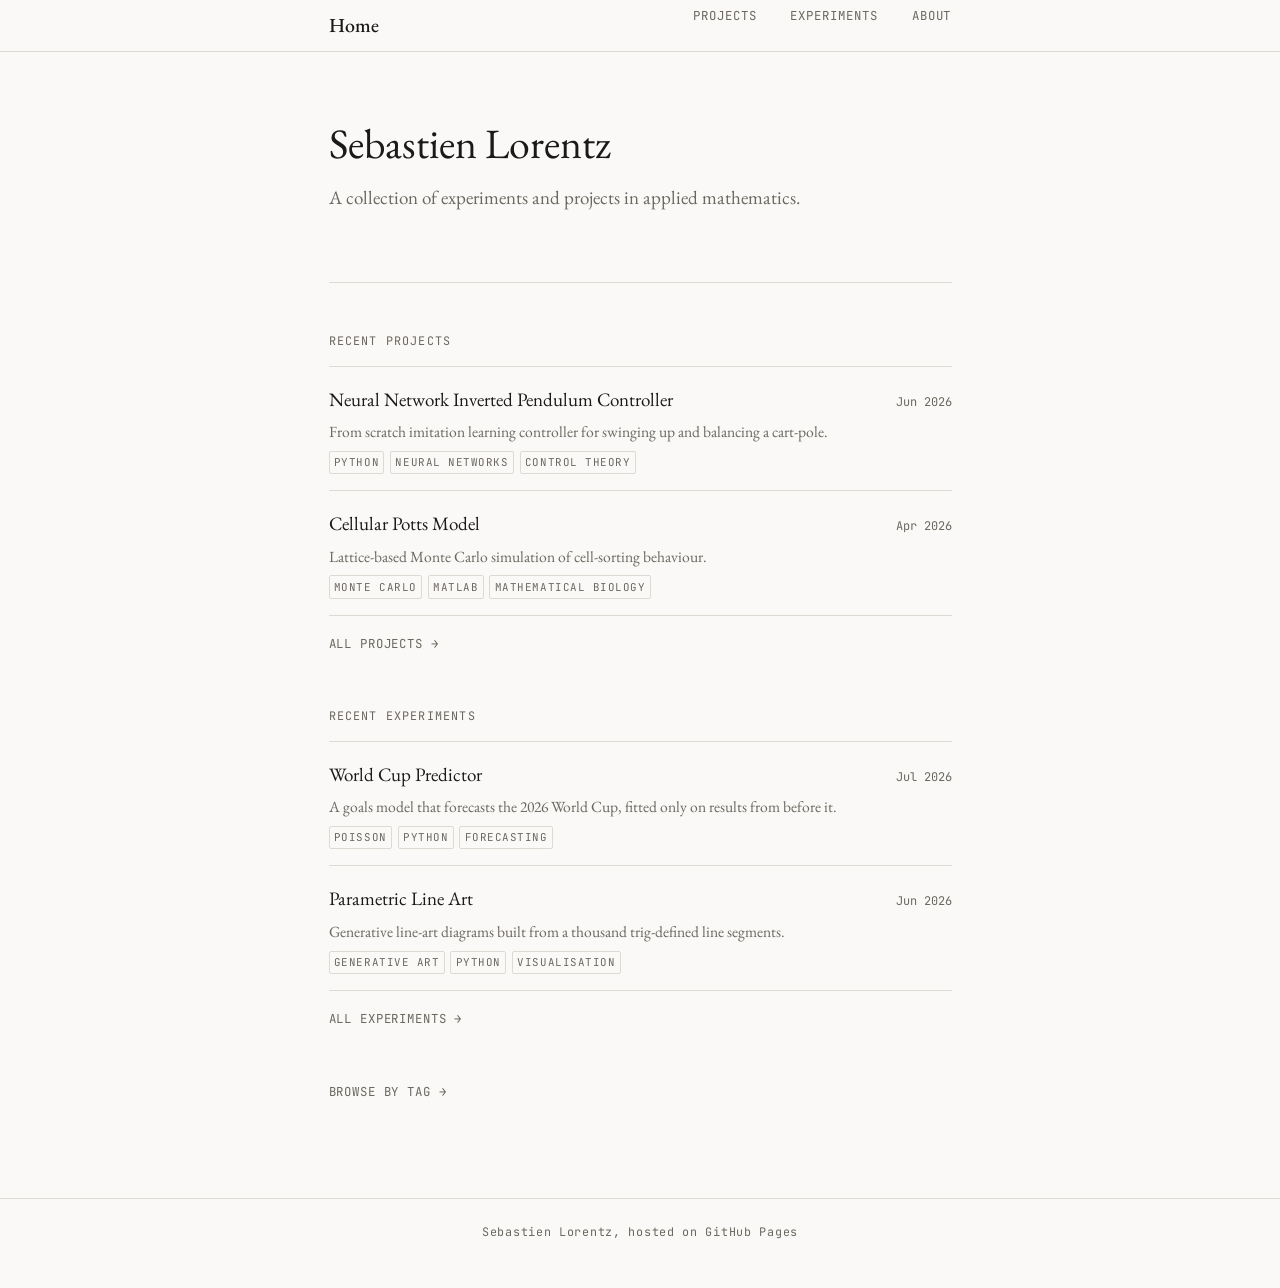
==== index.html @ 9d786cd4 "Added World Cup prediction page" ====
<!DOCTYPE html>
<html lang="en">
<head>
  <meta charset="UTF-8" />
  <meta name="viewport" content="width=device-width, initial-scale=1.0" />
  <title>Sebastien Lorentz</title>
  <link rel="stylesheet" href="/assets/css/main.css?v=3" />
  <link rel="icon" href="/favicon.svg" type="image/svg+xml" />
</head>
<body>

<nav>
  <div class="nav-inner">
    <a class="nav-brand" href="/">Home</a>
    <ul class="nav-links">
      <li><a href="/projects/">Projects</a></li>
      <li><a href="/experiments/">Experiments</a></li>
      <li><a href="/about.html">About</a></li>
    </ul>
  </div>
</nav>

<main>
  <div class="hero">
    <h1>Sebastien Lorentz</h1>
    <p class="hero-lead">
      A collection of experiments and projects in applied mathematics.
    </p>
  </div>

  <p class="section-label">Recent projects</p>

  <div class="project-list" style="margin-bottom:0.5rem;">

    <a class="project-item" href="/projects/Inverted%20Pendulum/inverted_pendulum.html">
      <div>
        <div class="item-title">Neural Network Inverted Pendulum Controller</div>
        <div class="item-desc">From scratch imitation learning controller for swinging up and balancing a cart-pole.</div>
        <div class="item-tags">
          <span class="item-tag">Python</span>
          <span class="item-tag">neural networks</span>
          <span class="item-tag">control theory</span>
        </div>
      </div>
      <div class="item-date">Jun 2026</div>
    </a>

    <a class="project-item" href="/projects/CPM/cpm.html">
      <div>
        <div class="item-title">Cellular Potts Model</div>
        <div class="item-desc">Lattice-based Monte Carlo simulation of cell-sorting behaviour.</div>
        <div class="item-tags">
          <span class="item-tag">Monte Carlo</span>
          <span class="item-tag">MATLAB</span>
          <span class="item-tag">mathematical biology</span>
        </div>
      </div>
      <div class="item-date">Apr 2026</div>
    </a>
  </div>

  <a class="all-link" href="/projects/">All projects &rarr;</a>

  <p class="section-label" style="margin-top:2.5rem;">Recent experiments</p>

  <div class="project-list" style="margin-bottom:0.5rem;">

    <a class="project-item" href="/experiments/world_cup_predictor/world_cup_predictor.html">
      <div>
        <div class="item-title">World Cup Predictor</div>
        <div class="item-desc">A goals model that forecasts the 2026 World Cup, fitted only on results from before it.</div>
        <div class="item-tags">
          <span class="item-tag">Poisson</span>
          <span class="item-tag">Python</span>
          <span class="item-tag">forecasting</span>
        </div>
      </div>
      <div class="item-date">Jul 2026</div>
    </a>

    <a class="project-item" href="/experiments/line-art/line-art.html">
      <div>
        <div class="item-title">Parametric Line Art</div>
        <div class="item-desc">Generative line-art diagrams built from a thousand trig-defined line segments.</div>
        <div class="item-tags">
          <span class="item-tag">generative art</span>
          <span class="item-tag">Python</span>
          <span class="item-tag">visualisation</span>
        </div>
      </div>
      <div class="item-date">Jun 2026</div>
    </a>

  </div>

  <a class="all-link" href="/experiments/">All experiments &rarr;</a>

  <a class="all-link" href="/tags.html" style="display:block; margin-top:2.5rem;">Browse by tag &rarr;</a>
</main>

<footer>
  <p>Sebastien Lorentz, hosted on GitHub Pages</p>
</footer>

<script src="/assets/js/tags.js" defer></script>

</body>
</html>
---- assets/css/main.css ----
@import url('https://fonts.googleapis.com/css2?family=EB+Garamond:ital,wght@0,400;0,500;1,400&family=JetBrains+Mono:wght@400&display=swap');

:root {
  --bg:       #faf9f7;
  --surface:  #f2f0ec;
  --border:   #dddad4;
  --text:     #1a1a18;
  --text-dim: #6b6860;
  --accent:   #2a5298;
  --code-bg:  #f4f3f0;
  --max-w:    680px;
  --nav-h:    52px;
  --serif:    'EB Garamond', Georgia, serif;
  --mono:     'JetBrains Mono', 'Courier New', monospace;
}

*, *::before, *::after { box-sizing: border-box; margin: 0; padding: 0; }

html { font-size: 19px; scroll-behavior: smooth; }

body {
  background:     var(--bg);
  color:          var(--text);
  font-family:    var(--serif);
  line-height:    1.75;
  min-height:     100vh;
  display:        flex;
  flex-direction: column;
}

/* ── Nav ── */
nav {
  height:        var(--nav-h);
  border-bottom: 1px solid var(--border);
  background:    var(--bg);
  position:      sticky;
  top:           0;
  z-index:       10;
}
.nav-inner {
  max-width:       var(--max-w);
  height:          100%;
  margin:          0 auto;
  padding:         0 1.5rem;
  display:         flex;
  align-items:     center;
  justify-content: space-between;
}
.nav-brand {
  font-family:     var(--serif);
  font-size:       1.05rem;
  font-weight:     500;
  color:           var(--text);
  text-decoration: none;
}
.nav-brand:hover { color: var(--accent); }
.nav-links { list-style: none; display: flex; gap: 1.75rem; }
.nav-links a {
  font-family:     var(--mono);
  font-size:       0.65rem;
  letter-spacing:  0.08em;
  text-transform:  uppercase;
  color:           var(--text-dim);
  text-decoration: none;
}
.nav-links a:hover, .nav-links a.active { color: var(--text); }

/* ── Main ── */
main {
  flex:      1;
  max-width: var(--max-w);
  width:     100%;
  margin:    0 auto;
  padding:   3.5rem 1.5rem 5rem;
}

/* ── Typography ── */
h1 { font-family: var(--serif); font-weight: 400; font-size: 2.2rem; line-height: 1.15; margin-bottom: 0.4rem; }
h2 { font-family: var(--serif); font-weight: 400; font-size: 1.4rem; margin-top: 2.8rem; margin-bottom: 0.6rem; border-bottom: 1px solid var(--border); padding-bottom: 0.3rem; }
h3 { font-family: var(--serif); font-weight: 400; font-size: 1.1rem; font-style: italic; margin-top: 1.8rem; margin-bottom: 0.3rem; color: var(--text-dim); }
p  { margin-bottom: 1.1rem; }
a  { color: var(--accent); text-decoration: underline; text-underline-offset: 2px; }
a:hover { text-decoration: none; }
strong { font-weight: 500; }
em { font-style: italic; }
hr { border: none; border-top: 1px solid var(--border); margin: 2rem 0; }
ul, ol { padding-left: 1.4rem; margin-bottom: 1.1rem; }
li { margin-bottom: 0.2rem; }

/* ── Code ── */
code {
  font-family:   var(--mono);
  font-size:     0.75em;
  background:    var(--code-bg);
  border:        1px solid var(--border);
  border-radius: 3px;
  padding:       0.1em 0.35em;
  color:         var(--text);
}
pre {
  background:    var(--code-bg);
  border:        1px solid var(--border);
  border-radius: 4px;
  padding:       1.1rem 1.3rem;
  overflow-x:    auto;
  margin:        1.4rem 0;
  line-height:   1.55;
}
pre code {
  background: none;
  border:     none;
  padding:    0;
  font-size:  0.78rem;
}

/* ── MathJax ── */
mjx-container[display="true"] {
  overflow-x: auto;
  margin:     1.4rem 0 !important;
  padding:    0.2rem 0;
}

/* ── Footer ── */
footer {
  border-top: 1px solid var(--border);
  padding:    1.25rem 1.5rem;
  text-align: center;
}
footer p {
  font-family:    var(--mono);
  font-size:      0.62rem;
  letter-spacing: 0.06em;
  color:          var(--text-dim);
}

/* ── Homepage ── */
.hero {
  padding-bottom: 2.5rem;
  border-bottom:  1px solid var(--border);
  margin-bottom:  2.5rem;
}
.hero h1   { margin-bottom: 0.75rem; }
.hero-lead { color: var(--text-dim); font-size: 1rem; max-width: 520px; }

.section-label {
  font-family:    var(--mono);
  font-size:      0.62rem;
  letter-spacing: 0.1em;
  text-transform: uppercase;
  color:          var(--text-dim);
  margin-bottom:  0.75rem;
}

/* ── Project list ── */
.project-list { margin-bottom: 1.5rem; }
.project-item {
  display:         flex;
  justify-content: space-between;
  align-items:     baseline;
  gap:             1rem;
  padding:         0.85rem 0;
  border-bottom:   1px solid var(--border);
  text-decoration: none;
  color:           inherit;
}
.project-item:first-child { border-top: 1px solid var(--border); }
.project-item:hover .item-title { color: var(--accent); }
.item-title {
  font-family: var(--serif);
  font-size:   1rem;
  color:       var(--text);
  transition:  color 0.15s;
}
.item-desc  { font-size: 0.82rem; color: var(--text-dim); margin-top: 0.1rem; }
.item-tags  { display: flex; flex-wrap: wrap; gap: 0.3rem; margin-top: 0.3rem; }
.item-tag {
  font-family:    var(--mono);
  font-size:      0.57rem;
  letter-spacing: 0.05em;
  text-transform: uppercase;
  border:         1px solid var(--border);
  border-radius:  2px;
  padding:        0.1em 0.4em;
  color:          var(--text-dim);
}
/* clickable tag chips (handled by /assets/js/tags.js) */
.tag, .item-tag { cursor: pointer; transition: color 0.15s, border-color 0.15s; }
.tag:hover, .item-tag:hover { color: var(--accent); border-color: var(--accent); }
.item-date {
  font-family: var(--mono);
  font-size:   0.63rem;
  color:       var(--text-dim);
  white-space: nowrap;
  flex-shrink: 0;
}
.all-link {
  font-family:     var(--mono);
  font-size:       0.65rem;
  letter-spacing:  0.07em;
  text-transform:  uppercase;
  color:           var(--text-dim);
  text-decoration: none;
}
.all-link:hover { color: var(--accent); }

/* ── About page ── */
.page-sub {
  font-family:    var(--mono);
  font-size:      0.65rem;
  letter-spacing: 0.08em;
  text-transform: uppercase;
  color:          var(--text-dim);
  margin-bottom:  2rem;
  display:        block;
}
.interest-grid {
  display:               grid;
  grid-template-columns: 1fr 1fr;
  gap:                   1px;
  border:                1px solid var(--border);
  background:            var(--border);
  border-radius:         4px;
  overflow:              hidden;
  margin:                1.2rem 0 2rem;
}
.interest-cell  { background: var(--bg); padding: 0.9rem 1.1rem; }
.interest-label {
  font-family:    var(--mono);
  font-size:      0.58rem;
  letter-spacing: 0.09em;
  text-transform: uppercase;
  color:          var(--text-dim);
  margin-bottom:  0.2rem;
}
.interest-value { font-size: 0.9rem; }

/* ── Project page ── */
.back-link {
  display:         inline-block;
  font-family:     var(--mono);
  font-size:       0.63rem;
  letter-spacing:  0.07em;
  text-transform:  uppercase;
  color:           var(--text-dim);
  text-decoration: none;
  margin-bottom:   2rem;
}
.back-link:hover { color: var(--accent); }

.project-header {
  padding-bottom: 1.5rem;
  border-bottom:  1px solid var(--border);
  margin-bottom:  2rem;
}
.project-meta {
  font-family: var(--mono);
  font-size:   0.63rem;
  color:       var(--text-dim);
  margin-top:  0.6rem;
  display:     flex;
  flex-wrap:   wrap;
  gap:         0.4rem 1.5rem;
}
.tag-list { display: flex; flex-wrap: wrap; gap: 0.35rem; margin-top: 0.6rem; }
.tag {
  font-family:    var(--mono);
  font-size:      0.57rem;
  letter-spacing: 0.06em;
  text-transform: uppercase;
  border:         1px solid var(--border);
  border-radius:  2px;
  padding:        0.1em 0.4em;
  color:          var(--text-dim);
}

/* ── Demo embed ── */
.demo-wrap {
  margin:        1.8rem 0;
  border:        1px solid var(--border);
  border-radius: 4px;
  overflow:      hidden;
  background:    var(--surface);
}
.demo-label {
  font-family:    var(--mono);
  font-size:      0.6rem;
  letter-spacing: 0.08em;
  text-transform: uppercase;
  color:          var(--text-dim);
  padding:        0.45rem 1rem;
  border-bottom:  1px solid var(--border);
  background:     var(--bg);
}
.demo-body {
  padding:         1.5rem;
  display:         flex;
  justify-content: center;
  background:      #fff;
}

/* ── Figures ── */
figcaption {
  font-size:  0.82rem;
  color:      var(--text-dim);
  margin-top: 0.5rem;
  text-align: center;
}

/* ── Juniper ── */
.juniper-cell {
  display:        flex;
  flex-direction: column;
  align-items:    stretch;
  width:          100%;
}

.juniper-input .CodeMirror {
  height:      300px;
  max-height:  300px;
  overflow-y:  auto;
  font-family: var(--mono);
  font-size:   0.78rem;
  line-height: 1.6;
  padding:     0.75rem 0;
  background:  var(--code-bg);
  color:       var(--text);
}

.juniper-input .CodeMirror-scroll { min-height: 60px; }

.juniper-button {
  font-family:    var(--mono);
  font-size:      0.65rem;
  letter-spacing: 0.1em;
  text-transform: uppercase;
  background:     var(--surface);
  border:         none;
  border-top:     1px solid var(--border);
  border-bottom:  1px solid var(--border);
  color:          var(--text-dim);
  padding:        0.5rem 1rem;
  cursor:         pointer;
  text-align:     center;
  transition:     background 0.15s, color 0.15s;
  width:          100%;
}
.juniper-button:hover { background: var(--border); color: var(--text); }

.juniper-output {
  font-family: var(--mono);
  font-size:   0.78rem;
  line-height: 1.6;
  padding:     0.85rem 1rem;
  background:  var(--bg) !important;
  color:       var(--text) !important;
  white-space: pre-wrap;
}
.juniper-output:empty { display: none; }

/* ── Tables (caption above, the way a paper labels one) ── */
.table-wrap { overflow-x: auto; margin: 1.8rem 0; }
.table-wrap table {
  border-collapse: collapse;
  font-family:     var(--mono);
  font-size:       0.68rem;
  line-height:     1.5;
  min-width:       100%;
}
.table-wrap caption {
  caption-side:  top;
  font-family:   var(--serif);
  font-size:     0.82rem;
  line-height:   1.5;
  color:         var(--text-dim);
  text-align:    left;
  margin-bottom: 0.6rem;
}
.table-wrap th,
.table-wrap td {
  padding:     0.32rem 0.75rem;
  text-align:  right;
  white-space: nowrap;
}
.table-wrap thead th {
  border-bottom: 1px solid var(--border);
  font-weight:   400;
  color:         var(--text-dim);
}
.table-wrap thead th:first-child,
.table-wrap tbody th {
  text-align:  left;
  font-weight: 400;
  padding-left: 0;
}
.table-wrap tbody tr + tr th,
.table-wrap tbody tr + tr td { border-top: 1px solid var(--surface); }

/* ── Notebook (nbconvert --template basic output, wrapped in .notebook) ── */
.notebook { margin: 1.4rem 0; }        /* spaces each embedded chunk from surrounding prose */
.notebook .prompt { display: none; }   /* ponytail: hides In[n]/Out[n], so no two-column layout needed */
.notebook .cell + .cell { margin-top: 1.4rem; }
.notebook .input_area {
  background:    var(--code-bg);
  border:        1px solid var(--border);
  border-radius: 4px;
  overflow-x:    auto;
}
.notebook .input_area pre {
  background: none;
  border:     none;
  margin:     0;
  padding:    1.1rem 1.3rem;
  font-size:  0.78rem;
}
.notebook .output_subarea pre {
  background: none;
  border:     none;
  margin:     0;
  padding:    0.7rem 1.3rem;
  font-size:  0.75rem;
  color:      var(--text-dim);
}
.notebook .output_error pre { color: #a33; }
.notebook .output_png img,
.notebook .output_svg svg {
  display:   block;
  max-width: 100%;
  height:    auto;
  margin:    1rem auto;
}
.notebook .output_html { overflow-x: auto; font-size: 0.8rem; }

/* ── Figure row ── */
figure { margin: 1.8rem 0; }
.figure-row {
  display: flex;
  gap: 0.3rem;
  justify-content: center;
}
.figure-row img {
  flex: 1 1 0;
  min-width: 0;
  width: 100%;
  height: auto;
  object-fit: contain;
}

/* ── Responsive ── */
@media (max-width: 580px) {
  html { font-size: 17px; }
  main { padding: 2rem 1.1rem 4rem; }
  .nav-inner { padding: 0 1.1rem; }
  .interest-grid { grid-template-columns: 1fr; }
  .project-item { flex-direction: column; gap: 0.2rem; }
  .item-date { display: none; }
}

.juniper-button {
  position: static !important;
}
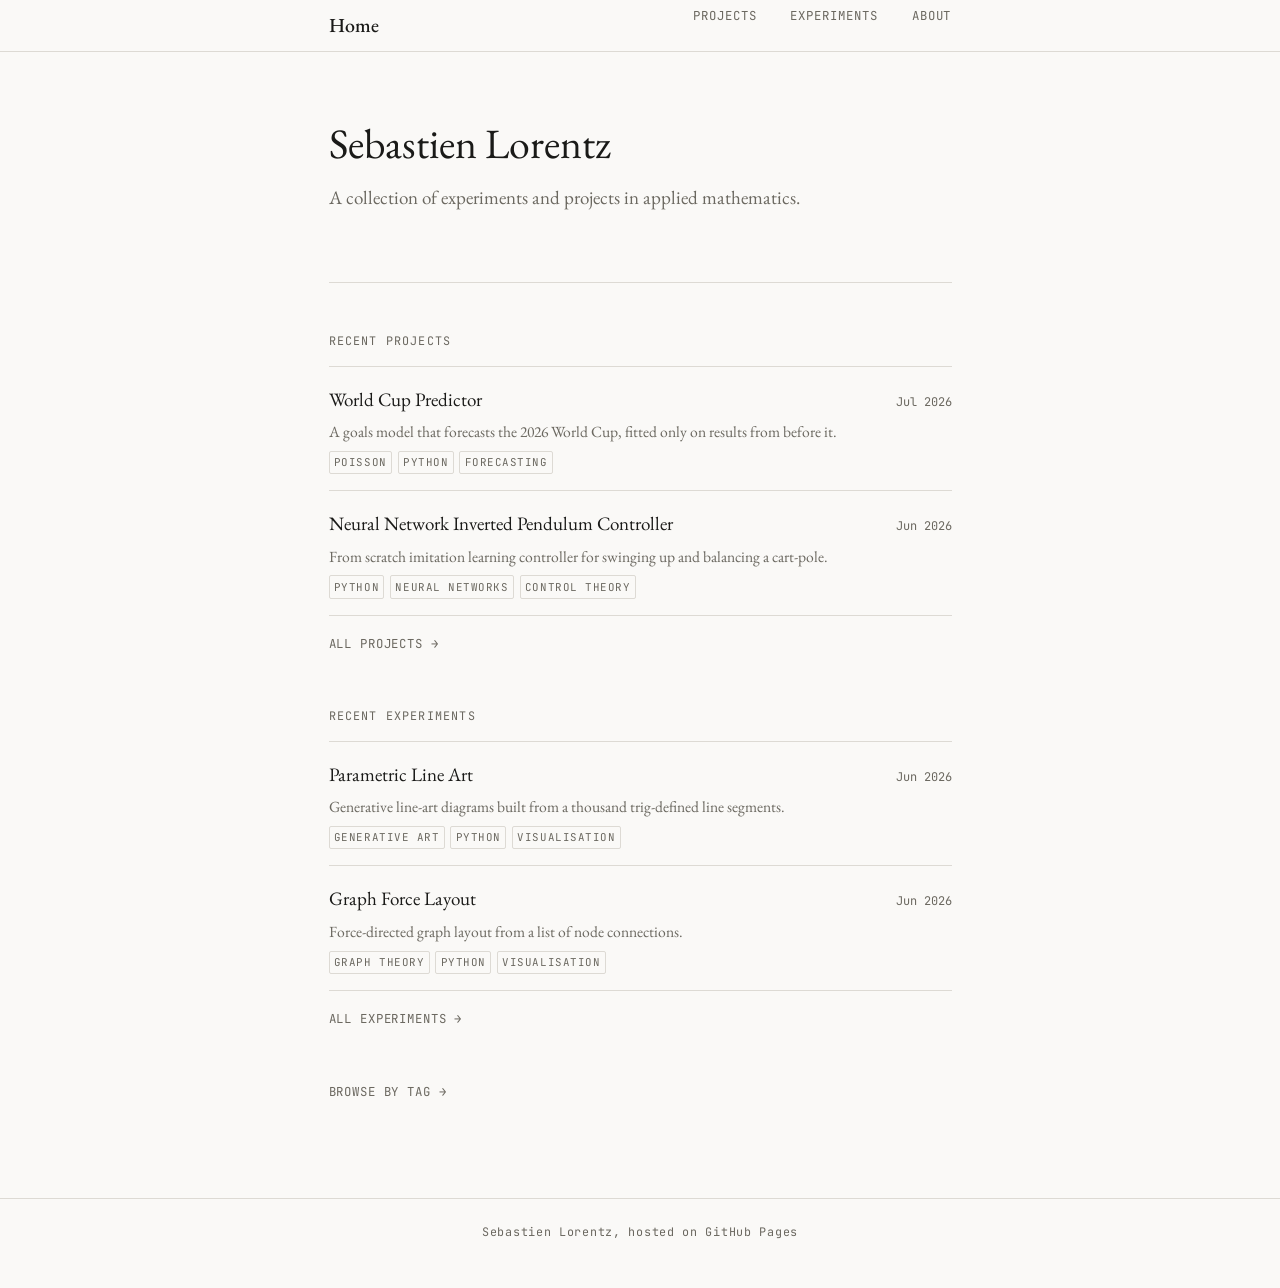
==== commit ee673fcf: "css fix" ====
--- a/index.html
+++ b/index.html
@@ -4,7 +4,7 @@
   <meta charset="UTF-8" />
   <meta name="viewport" content="width=device-width, initial-scale=1.0" />
   <title>Sebastien Lorentz</title>
-  <link rel="stylesheet" href="/assets/css/main.css?v=3" />
+  <link rel="stylesheet" href="/assets/css/main.css?v=4" />
   <link rel="icon" href="/favicon.svg" type="image/svg+xml" />
 </head>
 <body>
@@ -32,6 +32,19 @@
 
   <div class="project-list" style="margin-bottom:0.5rem;">
 
+    <a class="project-item" href="/projects/world_cup_predictor/world_cup_predictor.html">
+      <div>
+        <div class="item-title">World Cup Predictor</div>
+        <div class="item-desc">A goals model that forecasts the 2026 World Cup, fitted only on results from before it.</div>
+        <div class="item-tags">
+          <span class="item-tag">Poisson</span>
+          <span class="item-tag">Python</span>
+          <span class="item-tag">forecasting</span>
+        </div>
+      </div>
+      <div class="item-date">Jul 2026</div>
+    </a>
+
     <a class="project-item" href="/projects/Inverted%20Pendulum/inverted_pendulum.html">
       <div>
         <div class="item-title">Neural Network Inverted Pendulum Controller</div>
@@ -44,19 +57,6 @@
       </div>
       <div class="item-date">Jun 2026</div>
     </a>
-
-    <a class="project-item" href="/projects/CPM/cpm.html">
-      <div>
-        <div class="item-title">Cellular Potts Model</div>
-        <div class="item-desc">Lattice-based Monte Carlo simulation of cell-sorting behaviour.</div>
-        <div class="item-tags">
-          <span class="item-tag">Monte Carlo</span>
-          <span class="item-tag">MATLAB</span>
-          <span class="item-tag">mathematical biology</span>
-        </div>
-      </div>
-      <div class="item-date">Apr 2026</div>
-    </a>
   </div>
 
   <a class="all-link" href="/projects/">All projects &rarr;</a>
@@ -65,25 +65,25 @@
 
   <div class="project-list" style="margin-bottom:0.5rem;">
 
-    <a class="project-item" href="/experiments/world_cup_predictor/world_cup_predictor.html">
-      <div>
-        <div class="item-title">World Cup Predictor</div>
-        <div class="item-desc">A goals model that forecasts the 2026 World Cup, fitted only on results from before it.</div>
-        <div class="item-tags">
-          <span class="item-tag">Poisson</span>
-          <span class="item-tag">Python</span>
-          <span class="item-tag">forecasting</span>
-        </div>
-      </div>
-      <div class="item-date">Jul 2026</div>
-    </a>
-
     <a class="project-item" href="/experiments/line-art/line-art.html">
       <div>
         <div class="item-title">Parametric Line Art</div>
         <div class="item-desc">Generative line-art diagrams built from a thousand trig-defined line segments.</div>
         <div class="item-tags">
           <span class="item-tag">generative art</span>
+          <span class="item-tag">Python</span>
+          <span class="item-tag">visualisation</span>
+        </div>
+      </div>
+      <div class="item-date">Jun 2026</div>
+    </a>
+
+    <a class="project-item" href="/experiments/Graph-forces/graph-forces.html">
+      <div>
+        <div class="item-title">Graph Force Layout</div>
+        <div class="item-desc">Force-directed graph layout from a list of node connections.</div>
+        <div class="item-tags">
+          <span class="item-tag">graph theory</span>
           <span class="item-tag">Python</span>
           <span class="item-tag">visualisation</span>
         </div>
